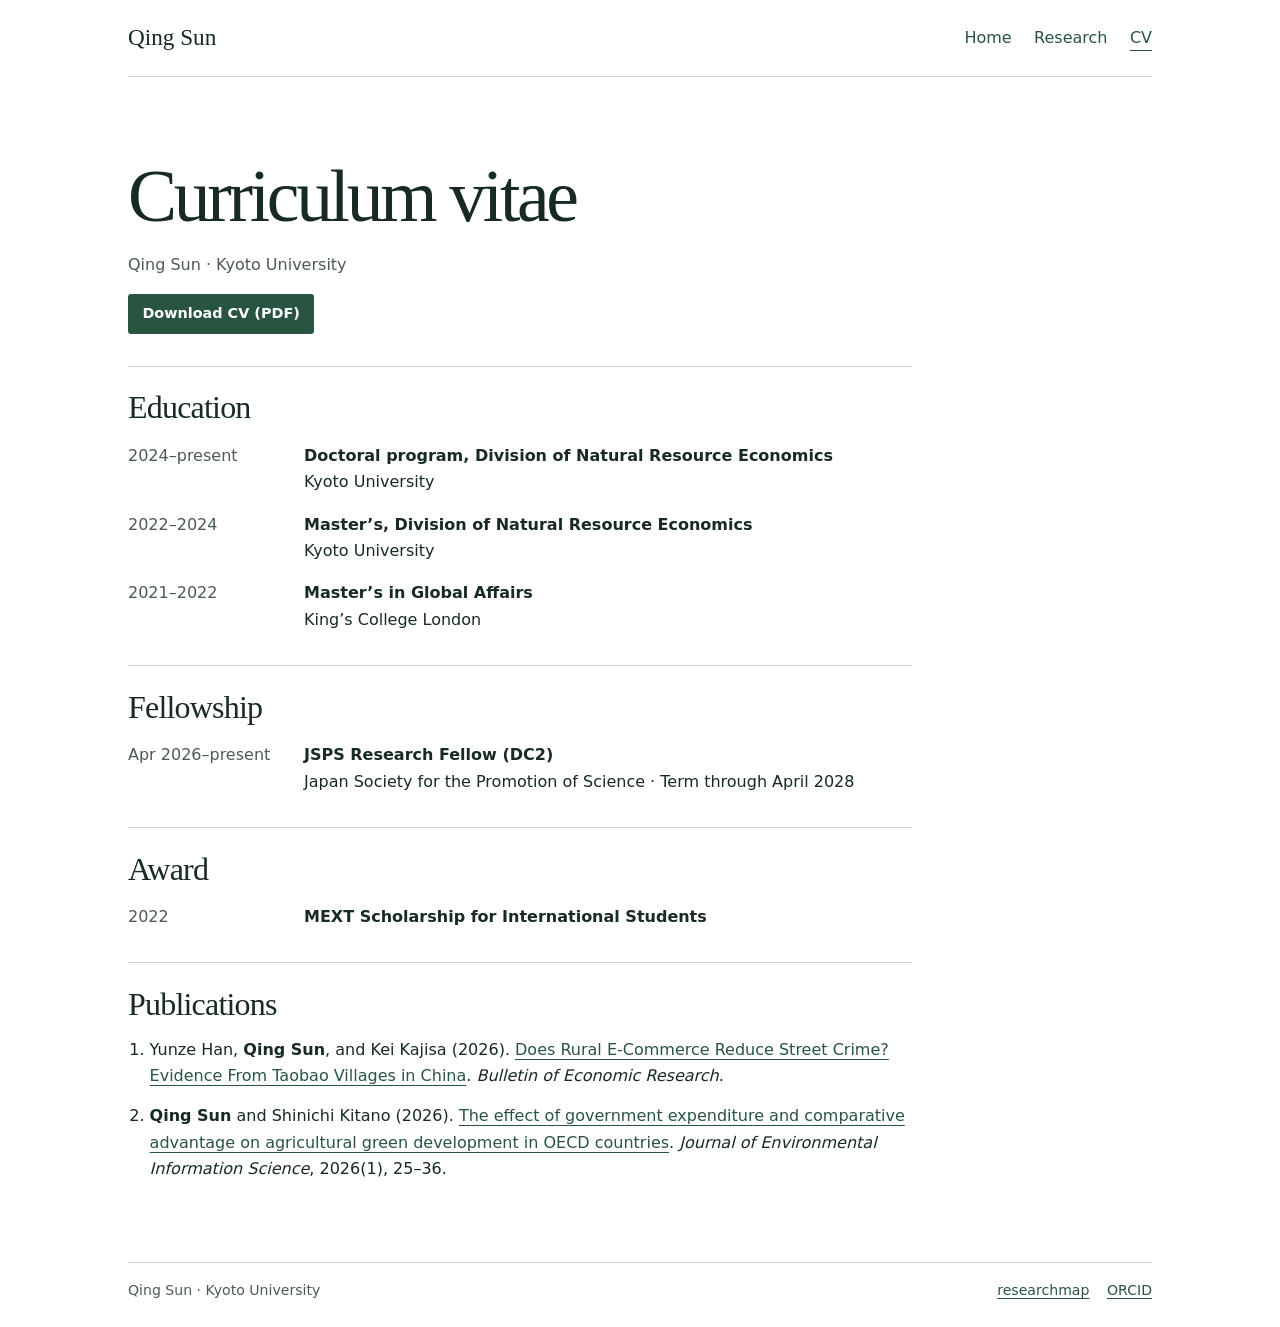
==== cv.html @ 7b9986c8 "Publish Qing Sun’s profile, research, and CV as separate pages" ====
<!doctype html>
<html lang="en">
<head>
  <meta charset="utf-8">
  <meta name="viewport" content="width=device-width, initial-scale=1">
  <meta name="description" content="Education, fellowship, award, and publications of Qing Sun, Kyoto University.">
  <title>Curriculum Vitae | Qing Sun</title>
  <link rel="stylesheet" href="assets/site.css">
</head>
<body>
  <a class="skip-link" href="#main">Skip to content</a>
  <header class="masthead wrap">
    <a class="nameplate" href="index.html">Qing Sun</a>
    <nav aria-label="Main navigation">
      <a href="index.html">Home</a>
      <a href="research.html">Research</a>
      <a href="cv.html" aria-current="page">CV</a>
    </nav>
  </header>
  <main id="main" class="wrap">
    <div class="reading">
      <h1>Curriculum vitae</h1>
      <p class="intro">Qing Sun · Kyoto University</p>
      <a class="button" href="assets/academic-cv.pdf" download>Download CV (PDF)</a>
      <section class="section">
        <h2>Education</h2>
        <dl>
          <div class="cv-row"><dt>2024–present</dt><dd><strong>Doctoral program, Division of Natural Resource Economics</strong><br>Kyoto University</dd></div>
          <div class="cv-row"><dt>2022–2024</dt><dd><strong>Master’s, Division of Natural Resource Economics</strong><br>Kyoto University</dd></div>
          <div class="cv-row"><dt>2021–2022</dt><dd><strong>Master’s in Global Affairs</strong><br>King’s College London</dd></div>
        </dl>
      </section>
      <section class="section">
        <h2>Fellowship</h2>
        <dl>
          <div class="cv-row"><dt>Apr 2026–present</dt><dd><strong>JSPS Research Fellow (DC2)</strong><br>Japan Society for the Promotion of Science · Term through April 2028</dd></div>
        </dl>
      </section>
      <section class="section">
        <h2>Award</h2>
        <dl>
          <div class="cv-row"><dt>2022</dt><dd><strong>MEXT Scholarship for International Students</strong></dd></div>
        </dl>
      </section>
      <section class="section">
        <h2>Publications</h2>
        <ol class="references">
          <li>Yunze Han, <strong>Qing Sun</strong>, and Kei Kajisa (2026). <a href="https://doi.org/10.1111/boer.70090">Does Rural E-Commerce Reduce Street Crime? Evidence From Taobao Villages in China</a>. <cite>Bulletin of Economic Research</cite>.</li>
          <li><strong>Qing Sun</strong> and Shinichi Kitano (2026). <a href="https://doi.org/10.11492/ceispapersen.2026.1_25">The effect of government expenditure and comparative advantage on agricultural green development in OECD countries</a>. <cite>Journal of Environmental Information Science</cite>, 2026(1), 25–36.</li>
        </ol>
      </section>
    </div>
  </main>
  <footer class="footnote wrap" id="contact">
    <span>Qing Sun · Kyoto University</span>
    <div><a href="https://researchmap.jp/chinsun">researchmap</a><a href="https://orcid.org/0009-0005-6671-2996">ORCID</a></div>
  </footer>
</body>
</html>
---- assets/site.css ----
:root {
  color-scheme: light;
  --ink: #172b22;
  --muted: #4d5a53;
  --accent: #285441;
  --line: #cdd3c8;
  --serif: Georgia, "Times New Roman", serif;
  --sans: system-ui, -apple-system, "Segoe UI", sans-serif;
}
*, *::before, *::after { box-sizing: border-box; }
body { margin: 0; background: #fff; color: var(--ink); font: 1rem/1.65 var(--sans); }
h1, h2, h3, p, figure, dl, dd, ol { margin: 0; }
a { color: var(--accent); text-underline-offset: 0.22em; }
a:hover { text-decoration-thickness: 2px; }
:focus-visible { outline: 2px solid var(--accent); outline-offset: 4px; }
.wrap { width: min(calc(100% - 4rem), 64rem); margin-inline: auto; }
.skip-link { position: fixed; top: 0.5rem; left: 0.5rem; z-index: 2; padding: 0.5rem; background: white; }
.skip-link:not(:focus) { clip-path: inset(100%); }
.masthead, .footnote { display: flex; align-items: center; justify-content: space-between; flex-wrap: wrap; gap: 0.35rem 1.2rem; }
.masthead { padding-block: 1.25rem; border-bottom: 1px solid var(--line); }
.nameplate { font: 1.45rem/1.1 var(--serif); text-decoration: none; color: var(--ink); }
nav { display: flex; align-items: center; gap: 1.4rem; }
nav a { padding-block: 0.3rem; text-decoration: none; }
nav a:hover, nav a[aria-current] { text-decoration: underline; text-underline-offset: 0.42em; }
main { min-height: 64vh; padding-block: clamp(2.75rem, 6.5vw, 5rem); }
h1, h2, h3 { font-family: var(--serif); font-weight: 400; }
h1 { font-size: clamp(2.7rem, 5.8vw, 4.6rem); line-height: 1.07; letter-spacing: -0.045em; }
h2 { font-size: clamp(1.55rem, 3vw, 2rem); line-height: 1.2; letter-spacing: -0.025em; }
h3 { font-size: clamp(1.25rem, 2.5vw, 1.6rem); line-height: 1.35; }
.home-grid { display: grid; grid-template-columns: 1.5fr 1fr; gap: clamp(2rem, 6vw, 4.8rem); align-items: start; }
.role { margin-block: 0.8rem 1.3rem; color: var(--accent); font-weight: 550; }
.introduction > p + p { margin-top: 0.8rem; }
.actions { display: flex; flex-wrap: wrap; gap: 1rem 1.4rem; align-items: center; margin-top: 1.65rem; }
.button { display: inline-block; padding: 0.5rem 0.9rem; border-radius: 0.2rem; color: white; background: var(--accent); text-decoration: none; font-size: 0.9rem; font-weight: 600; }
.button:hover { background: var(--ink); }
.landscape { margin-top: 0.65rem; }
.landscape img { display: block; width: 100%; height: auto; border-radius: 0.2rem; }
figcaption { margin-top: 0.35rem; color: var(--muted); font-size: 0.78rem; }
.reading { max-width: 49rem; }
.intro { max-width: 61ch; margin-block: 1rem; color: var(--muted); }
.section { margin-top: 2rem; padding-top: 1.35rem; border-top: 1px solid var(--line); }
.publication { margin-top: 1.4rem; }
.publication + .publication { margin-top: 1.8rem; }
.publication h3 a { text-decoration-thickness: 1px; }
.authors, .citation { font-size: 0.94rem; }
.authors { margin-top: 0.5rem; }
.citation { color: var(--muted); }
.summary { max-width: 64ch; margin-top: 0.65rem; }
.cv-row { display: grid; grid-template-columns: 10rem minmax(0, 1fr); gap: 0.15rem 1rem; margin-top: 1rem; }
dt { color: var(--muted); font-variant-numeric: tabular-nums; }
.references { padding-left: 1.35rem; }
.references li { margin-top: 0.85rem; }
.footnote { border-top: 1px solid var(--line); padding-block: 1rem 1.5rem; color: var(--muted); font-size: 0.88rem; }
.footnote a + a { margin-left: 1.1rem; }
@media (max-width: 43rem) {
  .wrap { width: min(calc(100% - 2.5rem), 36rem); }
  .home-grid { grid-template-columns: 1fr; }
  .landscape { max-width: 26rem; margin-top: 0; }
  .cv-row { grid-template-columns: 1fr; }
}
@media (max-width: 25rem) {
  .wrap { width: calc(100% - 2rem); }
  nav { gap: 0.85rem; }
}
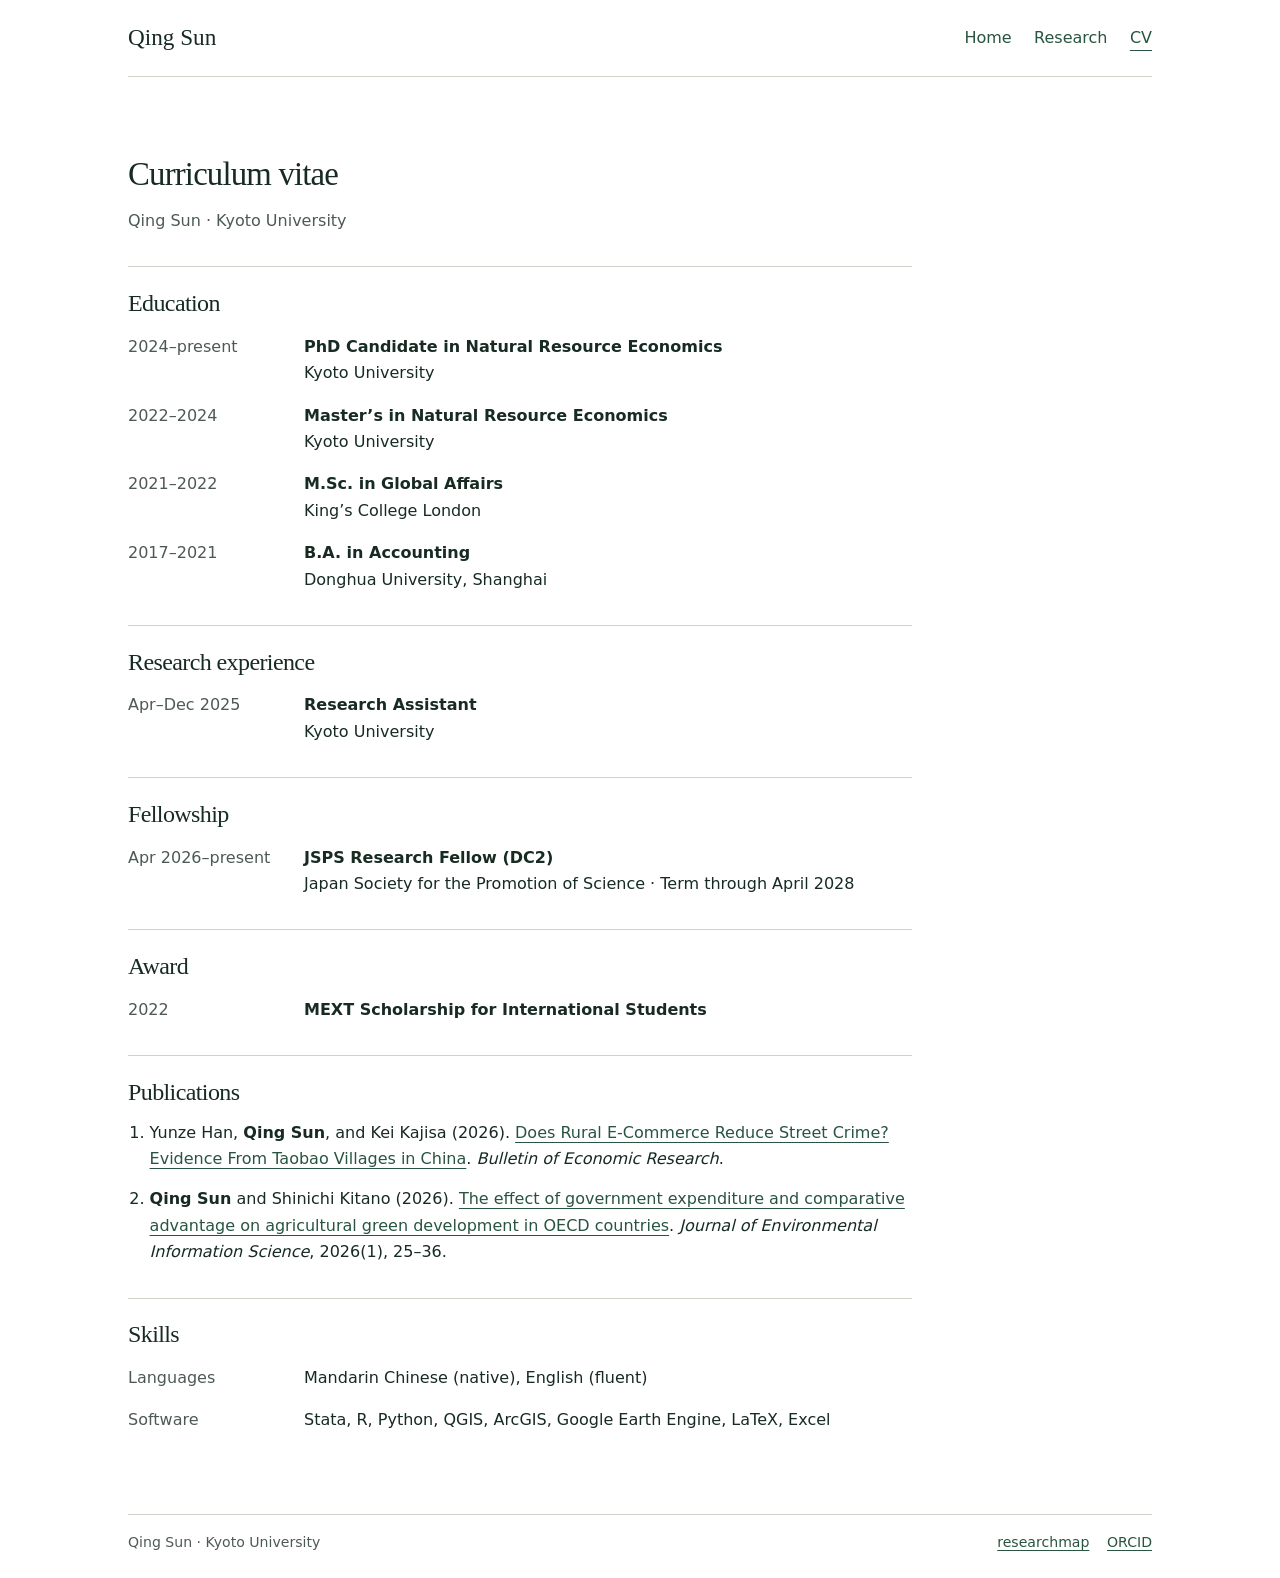
==== commit 7d437a00: "Update the academic profile and organize research papers by status" ====
--- a/cv.html
+++ b/cv.html
@@ -18,16 +18,23 @@
     </nav>
   </header>
   <main id="main" class="wrap">
-    <div class="reading">
+    <div class="reading cv">
       <h1>Curriculum vitae</h1>
       <p class="intro">Qing Sun · Kyoto University</p>
-      <a class="button" href="assets/academic-cv.pdf" download>Download CV (PDF)</a>
+      <!-- A download link may be added when a public CV is ready. -->
       <section class="section">
         <h2>Education</h2>
         <dl>
-          <div class="cv-row"><dt>2024–present</dt><dd><strong>Doctoral program, Division of Natural Resource Economics</strong><br>Kyoto University</dd></div>
-          <div class="cv-row"><dt>2022–2024</dt><dd><strong>Master’s, Division of Natural Resource Economics</strong><br>Kyoto University</dd></div>
-          <div class="cv-row"><dt>2021–2022</dt><dd><strong>Master’s in Global Affairs</strong><br>King’s College London</dd></div>
+          <div class="cv-row"><dt>2024–present</dt><dd><strong>PhD Candidate in Natural Resource Economics</strong><br>Kyoto University</dd></div>
+          <div class="cv-row"><dt>2022–2024</dt><dd><strong>Master’s in Natural Resource Economics</strong><br>Kyoto University</dd></div>
+          <div class="cv-row"><dt>2021–2022</dt><dd><strong>M.Sc. in Global Affairs</strong><br>King’s College London</dd></div>
+          <div class="cv-row"><dt>2017–2021</dt><dd><strong>B.A. in Accounting</strong><br>Donghua University, Shanghai</dd></div>
+        </dl>
+      </section>
+      <section class="section">
+        <h2>Research experience</h2>
+        <dl>
+          <div class="cv-row"><dt>Apr–Dec 2025</dt><dd><strong>Research Assistant</strong><br>Kyoto University</dd></div>
         </dl>
       </section>
       <section class="section">
@@ -49,6 +56,13 @@
           <li><strong>Qing Sun</strong> and Shinichi Kitano (2026). <a href="https://doi.org/10.11492/ceispapersen.2026.1_25">The effect of government expenditure and comparative advantage on agricultural green development in OECD countries</a>. <cite>Journal of Environmental Information Science</cite>, 2026(1), 25–36.</li>
         </ol>
       </section>
+      <section class="section">
+        <h2>Skills</h2>
+        <dl>
+          <div class="cv-row"><dt>Languages</dt><dd>Mandarin Chinese (native), English (fluent)</dd></div>
+          <div class="cv-row"><dt>Software</dt><dd>Stata, R, Python, QGIS, ArcGIS, Google Earth Engine, LaTeX, Excel</dd></div>
+        </dl>
+      </section>
     </div>
   </main>
   <footer class="footnote wrap" id="contact">
--- a/assets/site.css
+++ b/assets/site.css
@@ -27,25 +27,21 @@
 h1 { font-size: clamp(2.7rem, 5.8vw, 4.6rem); line-height: 1.07; letter-spacing: -0.045em; }
 h2 { font-size: clamp(1.55rem, 3vw, 2rem); line-height: 1.2; letter-spacing: -0.025em; }
 h3 { font-size: clamp(1.25rem, 2.5vw, 1.6rem); line-height: 1.35; }
-.home-grid { display: grid; grid-template-columns: 1.5fr 1fr; gap: clamp(2rem, 6vw, 4.8rem); align-items: start; }
 .role { margin-block: 0.8rem 1.3rem; color: var(--accent); font-weight: 550; }
 .introduction > p + p { margin-top: 0.8rem; }
 .actions { display: flex; flex-wrap: wrap; gap: 1rem 1.4rem; align-items: center; margin-top: 1.65rem; }
 .button { display: inline-block; padding: 0.5rem 0.9rem; border-radius: 0.2rem; color: white; background: var(--accent); text-decoration: none; font-size: 0.9rem; font-weight: 600; }
 .button:hover { background: var(--ink); }
-.landscape { margin-top: 0.65rem; }
-.landscape img { display: block; width: 100%; height: auto; border-radius: 0.2rem; }
-figcaption { margin-top: 0.35rem; color: var(--muted); font-size: 0.78rem; }
+.portrait-slot:empty { display: none; }
+.portrait-slot img { display: block; max-width: min(100%, 22rem); height: auto; margin-top: 1.75rem; }
 .reading { max-width: 49rem; }
 .intro { max-width: 61ch; margin-block: 1rem; color: var(--muted); }
 .section { margin-top: 2rem; padding-top: 1.35rem; border-top: 1px solid var(--line); }
-.publication { margin-top: 1.4rem; }
-.publication + .publication { margin-top: 1.8rem; }
-.publication h3 a { text-decoration-thickness: 1px; }
-.authors, .citation { font-size: 0.94rem; }
-.authors { margin-top: 0.5rem; }
-.citation { color: var(--muted); }
-.summary { max-width: 64ch; margin-top: 0.65rem; }
+.paper-group + .paper-group { margin-top: 2.1rem; }
+.paper-titles { margin: 0.85rem 0 0; padding-left: 1.25rem; }
+.paper-titles li + li { margin-top: 0.7rem; }
+.cv h1 { font-size: clamp(1.65rem, 2.6vw, 2.05rem); letter-spacing: -0.025em; }
+.cv h2 { font-size: clamp(1.25rem, 2vw, 1.5rem); }
 .cv-row { display: grid; grid-template-columns: 10rem minmax(0, 1fr); gap: 0.15rem 1rem; margin-top: 1rem; }
 dt { color: var(--muted); font-variant-numeric: tabular-nums; }
 .references { padding-left: 1.35rem; }
@@ -54,8 +50,6 @@
 .footnote a + a { margin-left: 1.1rem; }
 @media (max-width: 43rem) {
   .wrap { width: min(calc(100% - 2.5rem), 36rem); }
-  .home-grid { grid-template-columns: 1fr; }
-  .landscape { max-width: 26rem; margin-top: 0; }
   .cv-row { grid-template-columns: 1fr; }
 }
 @media (max-width: 25rem) {
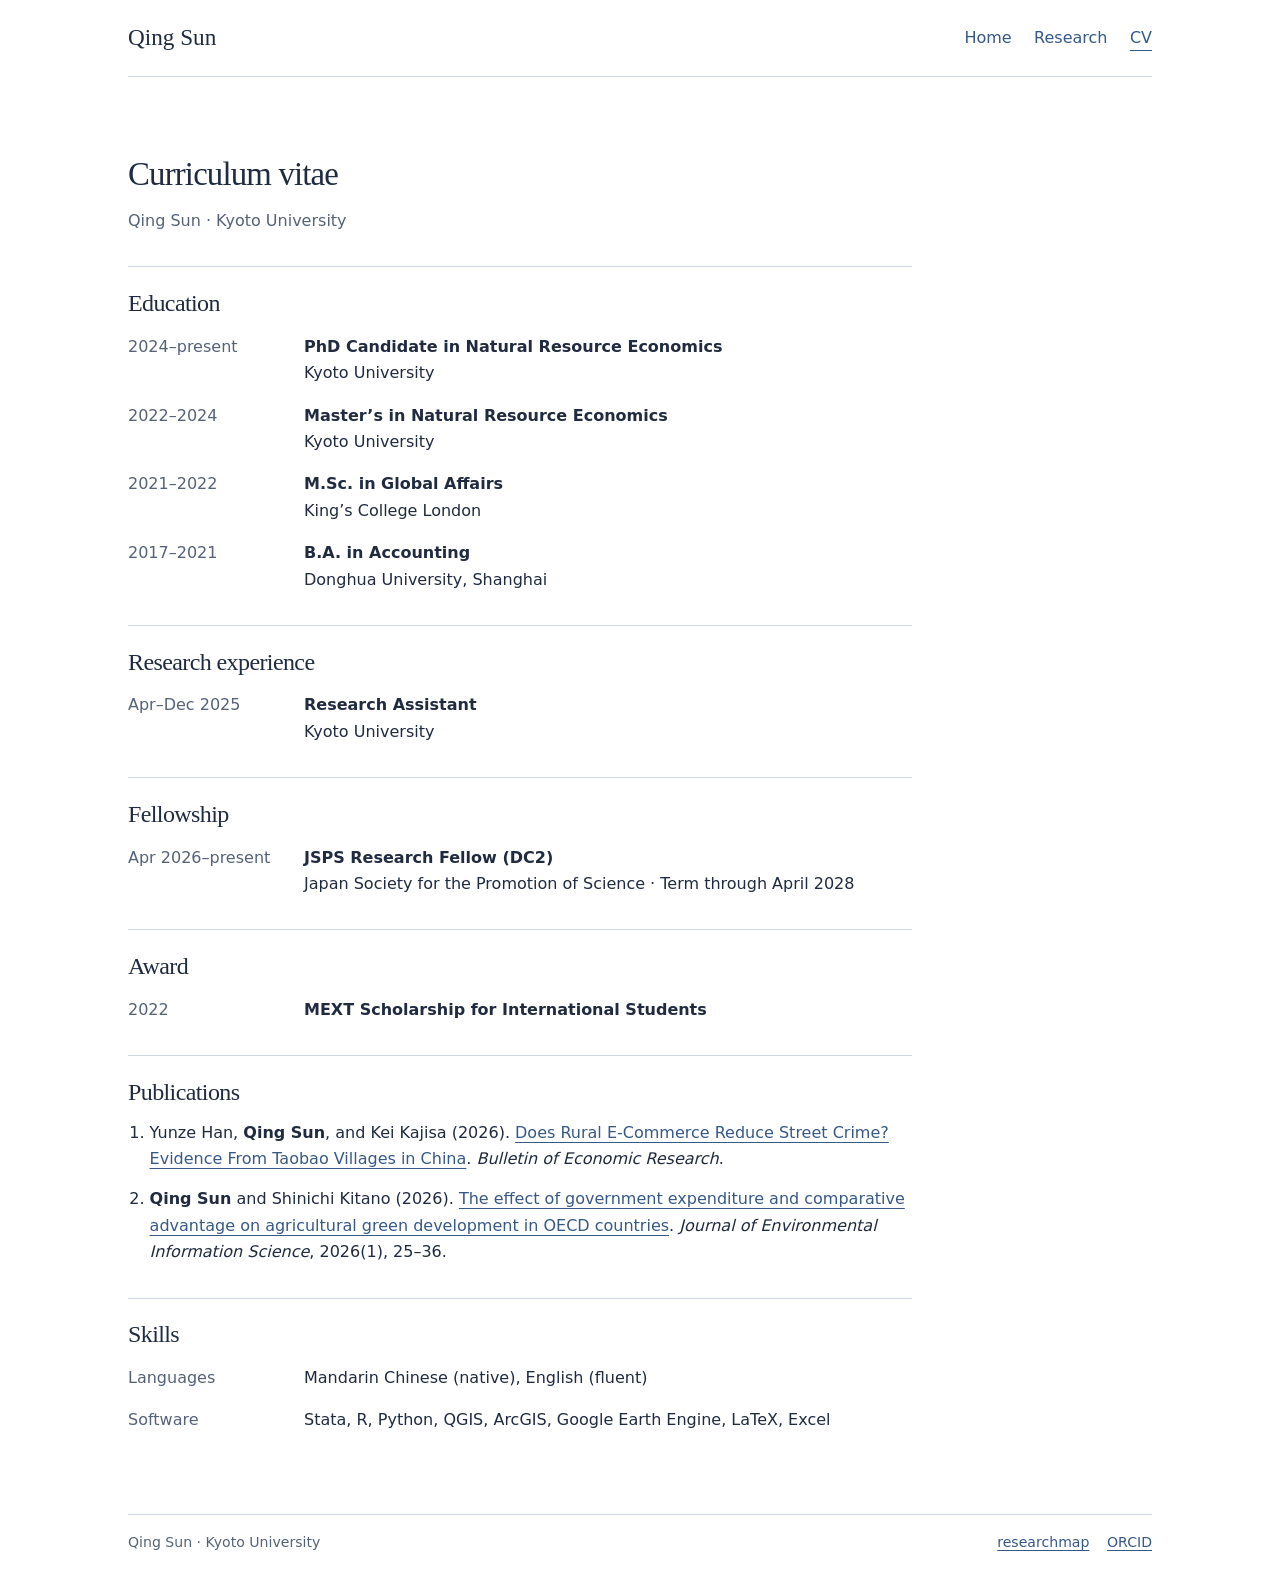
==== commit fc82c6f5: "Load the new palette on Home, Research and CV" ====
--- a/cv.html
+++ b/cv.html
@@ -5,7 +5,7 @@
   <meta name="viewport" content="width=device-width, initial-scale=1">
   <meta name="description" content="Education, fellowship, award, and publications of Qing Sun, Kyoto University.">
   <title>Curriculum Vitae | Qing Sun</title>
-  <link rel="stylesheet" href="assets/site.css">
+  <link rel="stylesheet" href="assets/site.css?v=slate-blue">
 </head>
 <body>
   <a class="skip-link" href="#main">Skip to content</a>
--- a/assets/site.css
+++ b/assets/site.css
@@ -1,9 +1,9 @@
 :root {
   color-scheme: light;
-  --ink: #172b22;
-  --muted: #4d5a53;
-  --accent: #285441;
-  --line: #cdd3c8;
+  --ink: #202b40;
+  --muted: #556278;
+  --accent: #365986;
+  --line: #cfd6e0;
   --serif: Georgia, "Times New Roman", serif;
   --sans: system-ui, -apple-system, "Segoe UI", sans-serif;
 }
@@ -32,8 +32,25 @@
 .actions { display: flex; flex-wrap: wrap; gap: 1rem 1.4rem; align-items: center; margin-top: 1.65rem; }
 .button { display: inline-block; padding: 0.5rem 0.9rem; border-radius: 0.2rem; color: white; background: var(--accent); text-decoration: none; font-size: 0.9rem; font-weight: 600; }
 .button:hover { background: var(--ink); }
-.portrait-slot:empty { display: none; }
-.portrait-slot img { display: block; max-width: min(100%, 22rem); height: auto; margin-top: 1.75rem; }
+.profile {
+  display: grid;
+  grid-template-columns: minmax(0, 2fr) minmax(0, 1fr);
+  grid-template-areas: "heading portrait" "intro portrait";
+  column-gap: clamp(1.25rem, 4vw, 3rem);
+}
+.profile-heading { grid-area: heading; align-self: start; }
+.introduction { grid-area: intro; }
+.portrait-slot { grid-area: portrait; place-self: start center; width: min(100%, 240px); position: relative; }
+.portrait-slot img { display: block; width: 100%; height: auto; }
+.portrait-slot::after {
+  content: "";
+  position: absolute;
+  inset: 0;
+  pointer-events: none;
+  background:
+    linear-gradient(to right, white, transparent 10%, transparent 90%, white),
+    linear-gradient(to bottom, white, transparent 7%, transparent 93%, white);
+}
 .reading { max-width: 49rem; }
 .intro { max-width: 61ch; margin-block: 1rem; color: var(--muted); }
 .section { margin-top: 2rem; padding-top: 1.35rem; border-top: 1px solid var(--line); }
@@ -52,6 +69,14 @@
   .wrap { width: min(calc(100% - 2.5rem), 36rem); }
   .cv-row { grid-template-columns: 1fr; }
 }
+@media (max-width: 32rem) {
+  .profile {
+    grid-template-columns: minmax(0, 1fr) clamp(5rem, 28vw, 8rem);
+    grid-template-areas: "heading portrait" "intro intro";
+    gap: 1.35rem 1rem;
+  }
+  .profile .role { margin-bottom: 0; }
+}
 @media (max-width: 25rem) {
   .wrap { width: calc(100% - 2rem); }
   nav { gap: 0.85rem; }
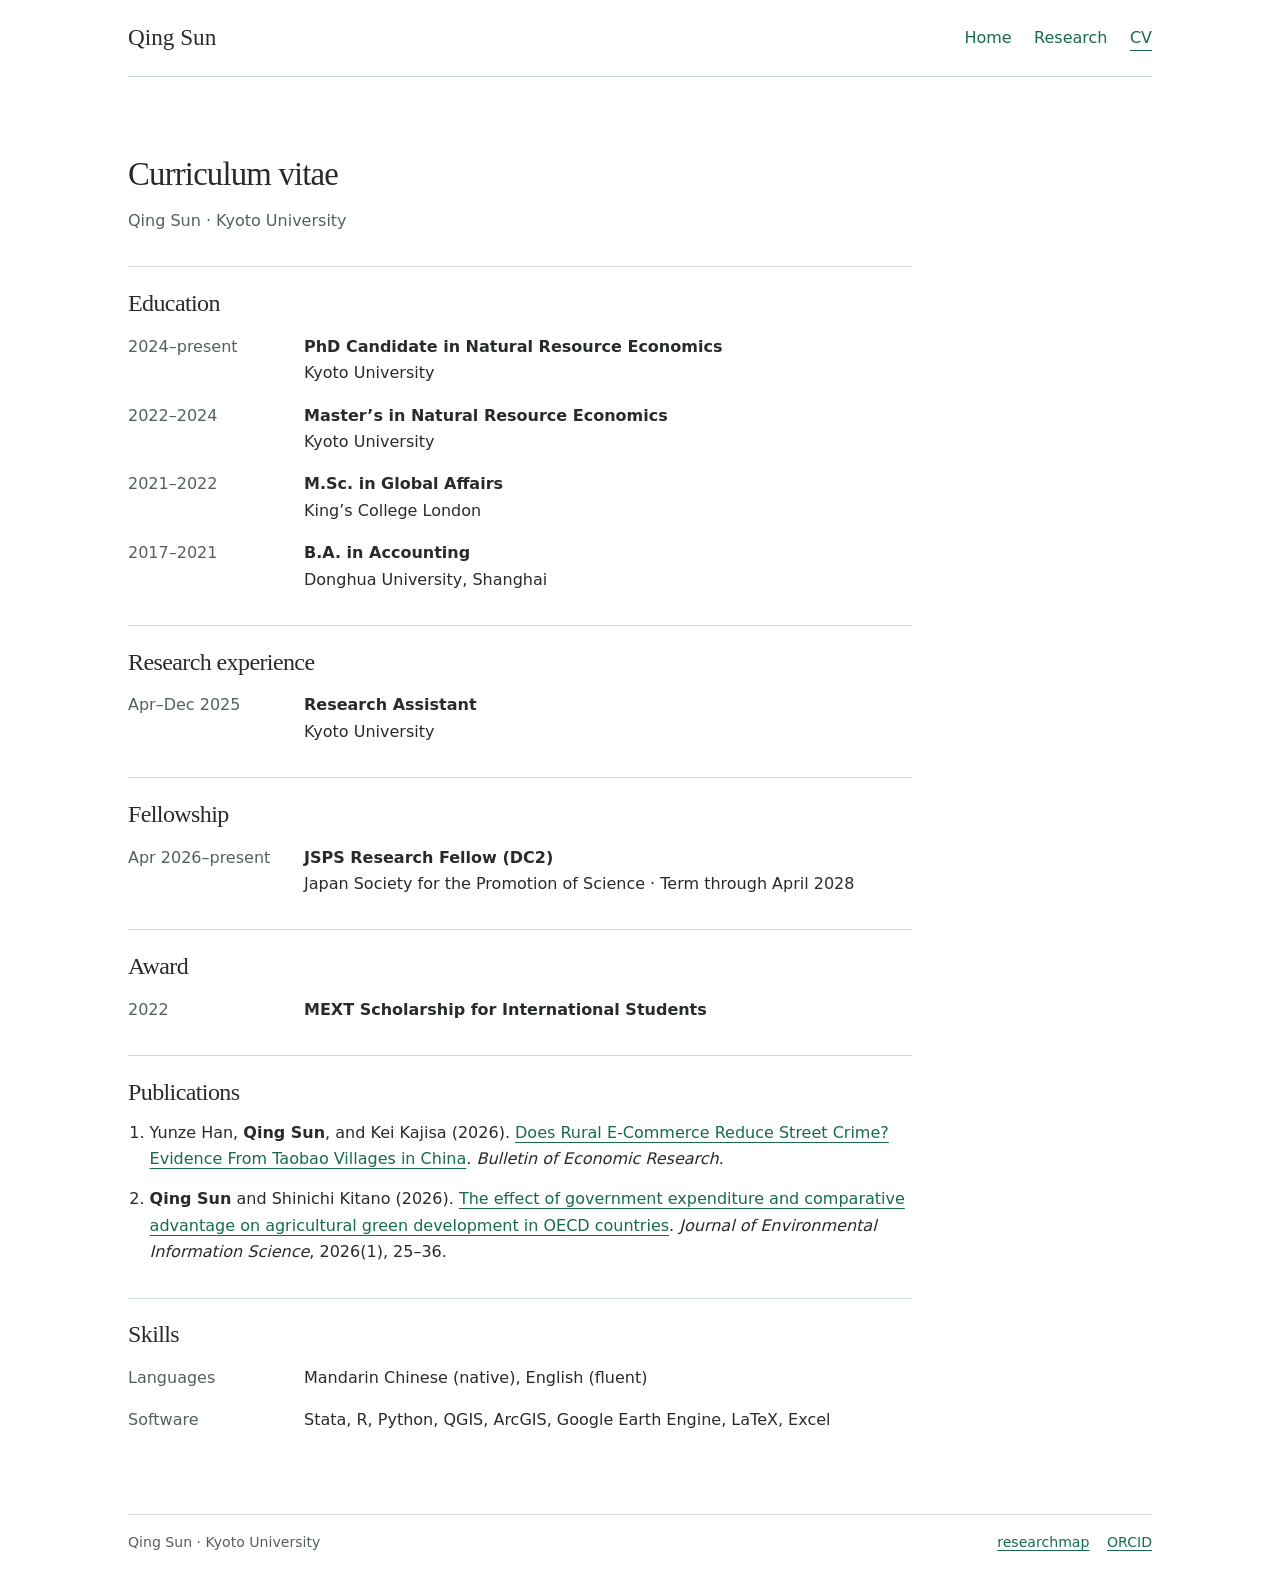
==== commit e53e8145: "Use the mint theme on all pages and document the root site address" ====
--- a/cv.html
+++ b/cv.html
@@ -5,7 +5,7 @@
   <meta name="viewport" content="width=device-width, initial-scale=1">
   <meta name="description" content="Education, fellowship, award, and publications of Qing Sun, Kyoto University.">
   <title>Curriculum Vitae | Qing Sun</title>
-  <link rel="stylesheet" href="assets/site.css?v=slate-blue">
+  <link rel="stylesheet" href="assets/site.css?v=mint-feather">
 </head>
 <body>
   <a class="skip-link" href="#main">Skip to content</a>
--- a/assets/site.css
+++ b/assets/site.css
@@ -1,9 +1,11 @@
 :root {
   color-scheme: light;
-  --ink: #202b40;
-  --muted: #556278;
-  --accent: #365986;
-  --line: #cfd6e0;
+  --ink: #282c29;
+  --muted: #53615b;
+  --accent: #176a50;
+  --mint: #68ddb1;
+  --button-ink: #11362d;
+  --line: #cfdad4;
   --serif: Georgia, "Times New Roman", serif;
   --sans: system-ui, -apple-system, "Segoe UI", sans-serif;
 }
@@ -30,8 +32,8 @@
 .role { margin-block: 0.8rem 1.3rem; color: var(--accent); font-weight: 550; }
 .introduction > p + p { margin-top: 0.8rem; }
 .actions { display: flex; flex-wrap: wrap; gap: 1rem 1.4rem; align-items: center; margin-top: 1.65rem; }
-.button { display: inline-block; padding: 0.5rem 0.9rem; border-radius: 0.2rem; color: white; background: var(--accent); text-decoration: none; font-size: 0.9rem; font-weight: 600; }
-.button:hover { background: var(--ink); }
+.button { display: inline-block; padding: 0.5rem 0.9rem; border-radius: 0.2rem; color: var(--button-ink); background: var(--mint); text-decoration: none; font-size: 0.9rem; font-weight: 600; }
+.button:hover { background: var(--accent); color: white; }
 .profile {
   display: grid;
   grid-template-columns: minmax(0, 2fr) minmax(0, 1fr);
@@ -40,16 +42,18 @@
 }
 .profile-heading { grid-area: heading; align-self: start; }
 .introduction { grid-area: intro; }
-.portrait-slot { grid-area: portrait; place-self: start center; width: min(100%, 240px); position: relative; }
-.portrait-slot img { display: block; width: 100%; height: auto; }
-.portrait-slot::after {
-  content: "";
-  position: absolute;
-  inset: 0;
-  pointer-events: none;
-  background:
-    linear-gradient(to right, white, transparent 10%, transparent 90%, white),
-    linear-gradient(to bottom, white, transparent 7%, transparent 93%, white);
+.portrait-slot {
+  --feather: 12px;
+  grid-area: portrait;
+  place-self: start center;
+  width: min(100%, 240px);
+  mask-image: linear-gradient(to bottom, transparent, black var(--feather), black calc(100% - var(--feather)), transparent);
+}
+.portrait-slot img {
+  display: block;
+  width: 100%;
+  height: auto;
+  mask-image: linear-gradient(to right, transparent, black var(--feather), black calc(100% - var(--feather)), transparent);
 }
 .reading { max-width: 49rem; }
 .intro { max-width: 61ch; margin-block: 1rem; color: var(--muted); }
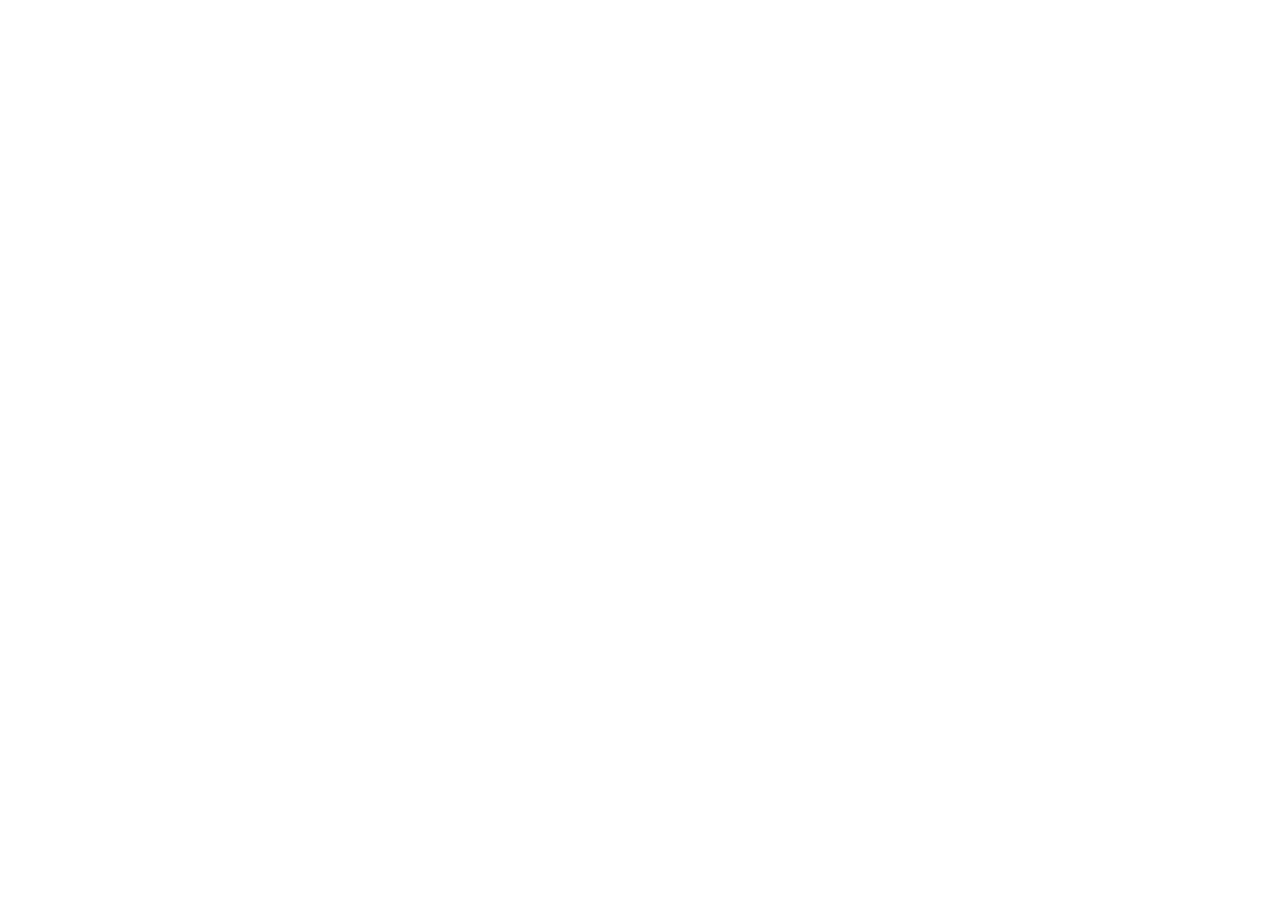
==== commit 5c07310f: "Forward old page links to sunnyqingsun.github.io" ====
--- a/cv.html
+++ b/cv.html
@@ -3,71 +3,17 @@
 <head>
   <meta charset="utf-8">
   <meta name="viewport" content="width=device-width, initial-scale=1">
-  <meta name="description" content="Education, fellowship, award, and publications of Qing Sun, Kyoto University.">
-  <title>Curriculum Vitae | Qing Sun</title>
-  <link rel="stylesheet" href="assets/site.css?v=mint-feather">
+  <title>Qing Sun’s curriculum vitae has moved</title>
+  <link rel="canonical" href="https://sunnyqingsun.github.io/cv.html">
+  <script>
+    const destination = new URL("https://sunnyqingsun.github.io/cv.html");
+    destination.search = window.location.search;
+    destination.hash = window.location.hash;
+    window.location.replace(destination.href);
+  </script>
+  <meta http-equiv="refresh" content="0; url=https://sunnyqingsun.github.io/cv.html">
 </head>
 <body>
-  <a class="skip-link" href="#main">Skip to content</a>
-  <header class="masthead wrap">
-    <a class="nameplate" href="index.html">Qing Sun</a>
-    <nav aria-label="Main navigation">
-      <a href="index.html">Home</a>
-      <a href="research.html">Research</a>
-      <a href="cv.html" aria-current="page">CV</a>
-    </nav>
-  </header>
-  <main id="main" class="wrap">
-    <div class="reading cv">
-      <h1>Curriculum vitae</h1>
-      <p class="intro">Qing Sun · Kyoto University</p>
-      <!-- A download link may be added when a public CV is ready. -->
-      <section class="section">
-        <h2>Education</h2>
-        <dl>
-          <div class="cv-row"><dt>2024–present</dt><dd><strong>PhD Candidate in Natural Resource Economics</strong><br>Kyoto University</dd></div>
-          <div class="cv-row"><dt>2022–2024</dt><dd><strong>Master’s in Natural Resource Economics</strong><br>Kyoto University</dd></div>
-          <div class="cv-row"><dt>2021–2022</dt><dd><strong>M.Sc. in Global Affairs</strong><br>King’s College London</dd></div>
-          <div class="cv-row"><dt>2017–2021</dt><dd><strong>B.A. in Accounting</strong><br>Donghua University, Shanghai</dd></div>
-        </dl>
-      </section>
-      <section class="section">
-        <h2>Research experience</h2>
-        <dl>
-          <div class="cv-row"><dt>Apr–Dec 2025</dt><dd><strong>Research Assistant</strong><br>Kyoto University</dd></div>
-        </dl>
-      </section>
-      <section class="section">
-        <h2>Fellowship</h2>
-        <dl>
-          <div class="cv-row"><dt>Apr 2026–present</dt><dd><strong>JSPS Research Fellow (DC2)</strong><br>Japan Society for the Promotion of Science · Term through April 2028</dd></div>
-        </dl>
-      </section>
-      <section class="section">
-        <h2>Award</h2>
-        <dl>
-          <div class="cv-row"><dt>2022</dt><dd><strong>MEXT Scholarship for International Students</strong></dd></div>
-        </dl>
-      </section>
-      <section class="section">
-        <h2>Publications</h2>
-        <ol class="references">
-          <li>Yunze Han, <strong>Qing Sun</strong>, and Kei Kajisa (2026). <a href="https://doi.org/10.1111/boer.70090">Does Rural E-Commerce Reduce Street Crime? Evidence From Taobao Villages in China</a>. <cite>Bulletin of Economic Research</cite>.</li>
-          <li><strong>Qing Sun</strong> and Shinichi Kitano (2026). <a href="https://doi.org/10.11492/ceispapersen.2026.1_25">The effect of government expenditure and comparative advantage on agricultural green development in OECD countries</a>. <cite>Journal of Environmental Information Science</cite>, 2026(1), 25–36.</li>
-        </ol>
-      </section>
-      <section class="section">
-        <h2>Skills</h2>
-        <dl>
-          <div class="cv-row"><dt>Languages</dt><dd>Mandarin Chinese (native), English (fluent)</dd></div>
-          <div class="cv-row"><dt>Software</dt><dd>Stata, R, Python, QGIS, ArcGIS, Google Earth Engine, LaTeX, Excel</dd></div>
-        </dl>
-      </section>
-    </div>
-  </main>
-  <footer class="footnote wrap" id="contact">
-    <span>Qing Sun · Kyoto University</span>
-    <div><a href="https://researchmap.jp/chinsun">researchmap</a><a href="https://orcid.org/0009-0005-6671-2996">ORCID</a></div>
-  </footer>
+  <p>This page has moved. <a href="https://sunnyqingsun.github.io/cv.html">Visit Qing Sun’s curriculum vitae</a>.</p>
 </body>
 </html>
